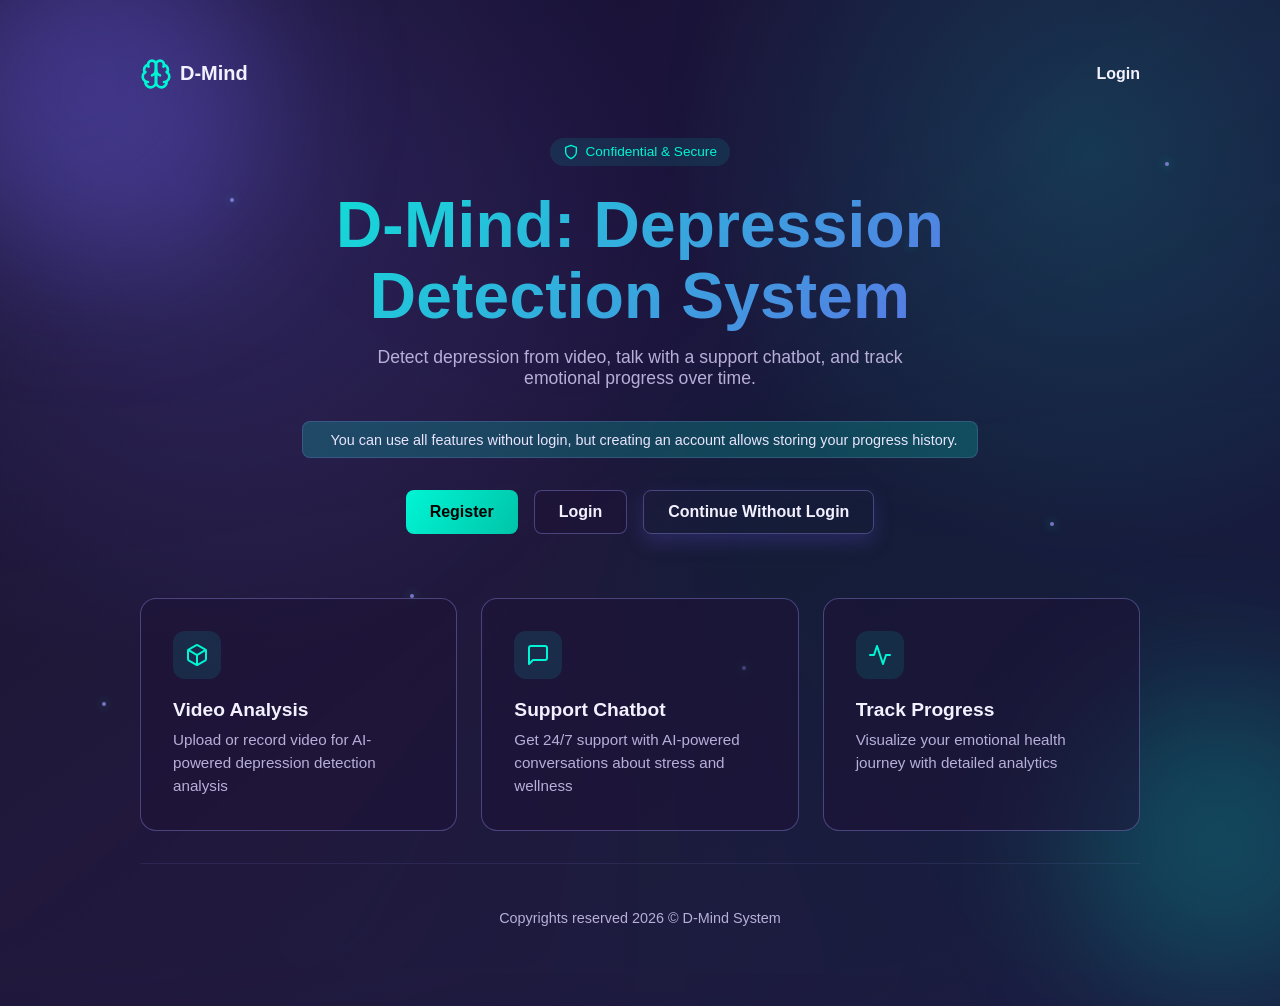
==== frontend/index.html @ 15be2af6 "uploading project" ====
<!doctype html>
<html lang="en">

<head>
  <meta charset="UTF-8" />
  <meta name="viewport" content="width=device-width, initial-scale=1.0" />
  <title>D-Mind | Dashboard</title>
  <link rel="stylesheet" href="css/main.css" />
</head>

<body data-page="landing">
  <div class="gradient-flow" aria-hidden="true"></div>
  <div class="bg-particles" aria-hidden="true">
    <span></span><span></span><span></span><span></span>
    <span></span><span></span><span></span><span></span>
  </div>
  <div class="page-shell landing-shell">
    <header class="landing-header">
      <div class="logo-area">
        <svg width="32" height="32" viewBox="0 0 24 24" fill="none" xmlns="http://www.w3.org/2000/svg"
          stroke="var(--accent)" stroke-width="2" stroke-linecap="round" stroke-linejoin="round">
          <path d="M12 5a3 3 0 1 0-5.997.125 4 4 0 0 0-2.526 5.77 4 4 0 0 0 .556 6.588A4 4 0 1 0 12 18Z" />
          <path d="M12 5a3 3 0 1 1 5.997.125 4 4 0 0 1 2.526 5.77 4 4 0 0 1-.556 6.588A4 4 0 1 1 12 18Z" />
          <path d="M15 13a4.5 4.5 0 0 1-3-4 4.5 4.5 0 0 1-3 4" />
          <path d="M17.599 6.5a3 3 0 0 0 .399-1.375" />
          <path d="M6.003 5.125A3 3 0 0 0 6.401 6.5" />
          <path d="M3.477 10.896a4 4 0 0 1 .585-.396" />
          <path d="M19.938 10.5a4 4 0 0 1 .585.396" />
          <path d="M6 18a4 4 0 0 1-1.967-.516" />
          <path d="M19.967 17.484A4 4 0 0 1 18 18" />
        </svg>
        <span class="logo-text">D-Mind</span>
      </div>
      <div class="header-actions">
        <a href="login.html" class="header-link">Login</a>
      </div>
    </header>

    <main class="landing-main">
      <div class="secure-badge">
        <svg width="16" height="16" viewBox="0 0 24 24" fill="none" stroke="currentColor" stroke-width="2"
          stroke-linecap="round" stroke-linejoin="round">
          <path d="M12 22s8-4 8-10V5l-8-3-8 3v7c0 6 8 10 8 10z"></path>
        </svg>
        Confidential & Secure
      </div>

      <h1 class="landing-title">D-Mind: Depression<br>Detection System</h1>
      <p class="landing-subtitle">Detect depression from video, talk with a support chatbot, and track emotional
        progress over time.</p>

      <div class="info-banner">
        <span class="bulb-icon"></span> You can use all features without login, but creating an account allows storing
        your progress history.
      </div>

      <div class="landing-actions">
        <a href="register.html" class="btn btn-primary">Register</a>
        <a href="login.html" class="btn btn-secondary">Login</a>
        <button id="guest-login-btn" class="btn btn-outline">Continue Without Login</button>
      </div>

      <div class="feature-cards">
        <div class="feature-card">
          <div class="feature-icon">
            <svg width="24" height="24" viewBox="0 0 24 24" fill="none" stroke="currentColor" stroke-width="2"
              stroke-linecap="round" stroke-linejoin="round">
              <path
                d="M21 16V8a2 2 0 0 0-1-1.73l-7-4a2 2 0 0 0-2 0l-7 4A2 2 0 0 0 3 8v8a2 2 0 0 0 1 1.73l7 4a2 2 0 0 0 2 0l7-4A2 2 0 0 0 21 16z">
              </path>
              <polyline points="3.27 6.96 12 12.01 20.73 6.96"></polyline>
              <line x1="12" y1="22.08" x2="12" y2="12"></line>
            </svg>
          </div>
          <h3>Video Analysis</h3>
          <p>Upload or record video for AI-powered depression detection analysis</p>
        </div>
        <div class="feature-card">
          <div class="feature-icon">
            <svg width="24" height="24" viewBox="0 0 24 24" fill="none" stroke="currentColor" stroke-width="2"
              stroke-linecap="round" stroke-linejoin="round">
              <path d="M21 15a2 2 0 0 1-2 2H7l-4 4V5a2 2 0 0 1 2-2h14a2 2 0 0 1 2 2z"></path>
            </svg>
          </div>
          <h3>Support Chatbot</h3>
          <p>Get 24/7 support with AI-powered conversations about stress and wellness</p>
        </div>
        <div class="feature-card">
          <div class="feature-icon">
            <svg width="24" height="24" viewBox="0 0 24 24" fill="none" stroke="currentColor" stroke-width="2"
              stroke-linecap="round" stroke-linejoin="round">
              <polyline points="22 12 18 12 15 21 9 3 6 12 2 12"></polyline>
            </svg>
          </div>
          <h3>Track Progress</h3>
          <p>Visualize your emotional health journey with detailed analytics</p>
        </div>
      </div>
    </main>
    <footer class="app-footer">
      <p>Copyrights reserved 2026 &copy; D-Mind System</p>
    </footer>
  </div>
  <script>
    document.getElementById('guest-login-btn').addEventListener('click', () => {
      localStorage.setItem('guest_mode', 'true');
      window.location.href = 'dashboard.html';
    });
  </script>
</body>

</html>
---- frontend/css/main.css ----
:root {
  --primary: #6c5ce7;
  --secondary: #a29bfe;
  --accent: #00f5d4;
  --bg-start: #07040f;
  --bg-mid: #130a27;
  --bg-end: #1a0c35;
  --text: #f3f1ff;
  --muted: #b8afd9;
  --danger: #ff6b9a;
  --success: #2de2b7;
  --glass: rgba(29, 19, 55, 0.52);
  --glass-strong: rgba(22, 14, 42, 0.72);
  --border: rgba(162, 155, 254, 0.35);
}

* {
  box-sizing: border-box;
}

body {
  margin: 0;
  font-family: "Inter", "Poppins", "Segoe UI", Arial, sans-serif;
  color: var(--text);
  background: radial-gradient(circle at 15% 20%, rgba(108, 92, 231, 0.24), transparent 35%),
    radial-gradient(circle at 85% 15%, rgba(0, 245, 212, 0.15), transparent 30%),
    linear-gradient(145deg, var(--bg-start), var(--bg-mid) 46%, var(--bg-end));
  min-height: 100vh;
  position: relative;
  overflow-x: hidden;
}

body::before,
body::after {
  content: "";
  position: fixed;
  border-radius: 50%;
  filter: blur(70px);
  pointer-events: none;
  z-index: -2;
}

body::before {
  width: 340px;
  height: 340px;
  top: -80px;
  left: -80px;
  background: rgba(108, 92, 231, 0.38);
}

body::after {
  width: 300px;
  height: 300px;
  right: -90px;
  bottom: -90px;
  background: rgba(0, 245, 212, 0.2);
}

.gradient-flow {
  position: fixed;
  inset: -20%;
  z-index: -3;
  pointer-events: none;
  background: conic-gradient(from 0deg,
      rgba(108, 92, 231, 0.14),
      rgba(0, 245, 212, 0.08),
      rgba(162, 155, 254, 0.1),
      rgba(108, 92, 231, 0.14));
  filter: blur(60px);
  animation: rotateGradient 24s linear infinite;
}

.bg-particles {
  position: fixed;
  inset: 0;
  pointer-events: none;
  z-index: -1;
}

.bg-particles span {
  position: absolute;
  width: 4px;
  height: 4px;
  border-radius: 50%;
  background: rgba(162, 155, 254, 0.7);
  box-shadow: 0 0 10px rgba(0, 245, 212, 0.55);
  animation: floatParticle linear infinite;
}

.bg-particles span:nth-child(1) {
  left: 8%;
  top: 78%;
  animation-duration: 13s;
  animation-delay: -2s;
}

.bg-particles span:nth-child(2) {
  left: 18%;
  top: 22%;
  animation-duration: 17s;
  animation-delay: -7s;
}

.bg-particles span:nth-child(3) {
  left: 32%;
  top: 66%;
  animation-duration: 15s;
  animation-delay: -4s;
}

.bg-particles span:nth-child(4) {
  left: 46%;
  top: 34%;
  animation-duration: 20s;
  animation-delay: -8s;
}

.bg-particles span:nth-child(5) {
  left: 58%;
  top: 74%;
  animation-duration: 12s;
  animation-delay: -5s;
}

.bg-particles span:nth-child(6) {
  left: 71%;
  top: 27%;
  animation-duration: 18s;
  animation-delay: -6s;
}

.bg-particles span:nth-child(7) {
  left: 82%;
  top: 58%;
  animation-duration: 16s;
  animation-delay: -9s;
}

.bg-particles span:nth-child(8) {
  left: 91%;
  top: 18%;
  animation-duration: 21s;
  animation-delay: -3s;
}

.page-shell {
  width: min(1100px, 94vw);
  margin: 1.6rem auto 2.1rem;
}

.auth-shell {
  min-height: 92vh;
  display: grid;
  place-items: center;
}

.auth-card,
.panel,
.navbar {
  background: var(--glass);
  border: 1px solid var(--border);
  border-radius: 18px;
  box-shadow: 0 15px 35px rgba(8, 4, 19, 0.5), 0 0 18px rgba(108, 92, 231, 0.25), inset 0 0 0 1px rgba(162, 155, 254, 0.08);
  backdrop-filter: blur(14px);
  -webkit-backdrop-filter: blur(14px);
  transition: border-color 0.25s ease, box-shadow 0.25s ease, transform 0.25s ease;
}

.auth-card:hover,
.panel:hover,
.navbar:hover {
  border-color: rgba(0, 245, 212, 0.45);
  box-shadow: 0 16px 36px rgba(8, 4, 19, 0.55), 0 0 20px rgba(108, 92, 231, 0.34), 0 0 12px rgba(0, 245, 212, 0.2);
}

.auth-card {
  width: min(440px, 100%);
  padding: 1.7rem;
}

h1,
h2 {
  letter-spacing: 0.2px;
}

.subtitle {
  margin-top: 0.35rem;
  color: var(--muted);
}

.form-stack {
  display: grid;
  gap: 0.6rem;
  margin-top: 1rem;
}

label {
  font-size: 0.92rem;
  font-weight: 500;
  color: #ddd6ff;
}

input,
textarea,
button {
  width: 100%;
  border-radius: 12px;
  border: 1px solid rgba(162, 155, 254, 0.42);
  padding: 0.74rem 0.88rem;
  font: inherit;
  color: var(--text);
  transition: transform 0.2s ease, box-shadow 0.25s ease, border-color 0.2s ease, background 0.25s ease, filter 0.2s ease;
}

input,
textarea {
  background: rgba(16, 11, 30, 0.72);
}

input::placeholder,
textarea::placeholder {
  color: #9a90be;
}

input:focus,
textarea:focus {
  outline: none;
  border-color: rgba(0, 245, 212, 0.8);
  transform: translateY(-1px);
  box-shadow: 0 0 0 3px rgba(0, 245, 212, 0.16), 0 0 20px rgba(108, 92, 231, 0.28), 0 0 12px rgba(0, 245, 212, 0.32);
}

button {
  border: 1px solid rgba(162, 155, 254, 0.3);
  background: linear-gradient(120deg, #6c5ce7, #5f72ff 50%, #3c8cff);
  color: #fff;
  font-weight: 600;
  cursor: pointer;
  box-shadow: 0 0 0 rgba(0, 245, 212, 0), 0 8px 18px rgba(76, 64, 166, 0.35);
}

button:hover {
  transform: translateY(-1px) scale(1.01);
  box-shadow: 0 0 18px rgba(108, 92, 231, 0.68), 0 0 12px rgba(0, 245, 212, 0.34), 0 10px 24px rgba(50, 40, 118, 0.45);
  filter: saturate(1.1);
}

button:active {
  transform: scale(0.985);
  box-shadow: 0 0 12px rgba(108, 92, 231, 0.42), 0 0 8px rgba(0, 245, 212, 0.24);
}

button:disabled {
  cursor: not-allowed;
  opacity: 0.65;
  transform: none;
}

.status-row {
  margin-top: 0.85rem;
  color: var(--muted);
}

.status-row a {
  color: #c3beff;
  text-decoration: none;
  font-weight: 600;
}

.status-row a:hover {
  color: #ffffff;
}

.top-header h1 {
  margin: 0;
  font-size: clamp(1.65rem, 2.3vw, 2.2rem);
}

.top-header {
  display: flex;
  align-items: center;
  justify-content: space-between;
  gap: 1rem;
}

.support-copy {
  margin: 0.35rem 0 0;
  color: #d8d2fb;
}

.heartbeat-badge {
  width: 42px;
  height: 42px;
  border-radius: 50%;
  display: grid;
  place-items: center;
  background: rgba(255, 107, 154, 0.18);
  border: 1px solid rgba(255, 107, 154, 0.45);
  box-shadow: 0 0 16px rgba(255, 107, 154, 0.35);
  animation: heartbeat 1.6s ease-in-out infinite;
}

.navbar {
  margin-top: 1rem;
  padding: 0.78rem;
  display: flex;
  gap: 0.65rem;
  align-items: center;
  flex-wrap: wrap;
}

.nav-tab {
  width: auto;
  padding: 0.64rem 1.05rem;
  background: rgba(162, 155, 254, 0.15);
  color: #e8e5ff;
  opacity: 0.68;
  position: relative;
}

.nav-tab.active {
  background: linear-gradient(120deg, #6c5ce7, #806dfa);
  box-shadow: 0 0 14px rgba(108, 92, 231, 0.6);
  opacity: 1;
}

.nav-tab.active::after {
  content: "";
  position: absolute;
  left: 14%;
  right: 14%;
  bottom: 6px;
  height: 2px;
  border-radius: 4px;
  background: var(--accent);
  box-shadow: 0 0 10px rgba(0, 245, 212, 0.75);
}

.nav-logout {
  margin-left: auto;
  width: auto;
  background: linear-gradient(120deg, #bf4d86, #ff6b9a);
}

.content-grid {
  margin-top: 1rem;
}

.panel {
  padding: 1.25rem;
  animation: slideUp 0.25s ease;
}

.panel.tab-enter {
  animation: fadeSection 0.28s ease;
}

.prediction-grid {
  display: grid;
  grid-template-columns: 1.2fr 0.8fr;
  gap: 1rem;
}

video {
  width: 100%;
  border-radius: 14px;
  border: 1px solid rgba(0, 245, 212, 0.35);
  background: rgba(9, 6, 18, 0.75);
  margin-bottom: 0.75rem;
  box-shadow: inset 0 0 0 1px rgba(108, 92, 231, 0.25), 0 0 16px rgba(108, 92, 231, 0.3);
}

.video-stage {
  position: relative;
}

.video-placeholder {
  position: absolute;
  inset: 0;
  display: grid;
  place-items: center;
  font-size: 0.95rem;
  color: #c4bcf0;
  background: rgba(12, 8, 24, 0.45);
  border-radius: 14px;
  border: 1px dashed rgba(162, 155, 254, 0.38);
  animation: gentleFloat 2.8s ease-in-out infinite;
}

.button-row {
  display: grid;
  grid-template-columns: repeat(2, minmax(0, 1fr));
  gap: 0.55rem;
}

.button-row button:not(:disabled),
#upload-btn,
#send-chat-btn {
  opacity: 0.86;
}

.button-row button:hover:not(:disabled),
#upload-btn:hover,
#send-chat-btn:hover {
  opacity: 1;
}

.status-box {
  margin-top: 0.8rem;
  padding: 1rem;
  border-radius: 14px;
  border: 1px solid rgba(0, 245, 212, 0.4);
  background: var(--glass-strong);
  color: #d4d0f8;
  box-shadow: 0 0 14px rgba(0, 245, 212, 0.15), inset 0 0 20px rgba(108, 92, 231, 0.12);
}

.result-title {
  margin: 0 0 0.35rem;
  font-size: 0.82rem;
  text-transform: uppercase;
  letter-spacing: 0.1em;
  color: #bfb6e7;
}

.result-main {
  margin: 0;
  font-size: clamp(1.15rem, 2.4vw, 1.6rem);
  font-weight: 700;
}

.result-sub {
  margin: 0.35rem 0 0;
  color: #bcb5df;
}

.status-normal {
  border-color: rgba(45, 226, 183, 0.55);
  box-shadow: 0 0 20px rgba(45, 226, 183, 0.2);
}

.status-depressed {
  border-color: rgba(255, 107, 154, 0.6);
  box-shadow: 0 0 20px rgba(255, 107, 154, 0.25);
}

.status-error {
  border-color: rgba(255, 107, 154, 0.65);
}

.status-default {
  border-color: rgba(162, 155, 254, 0.45);
}

.chat-window {
  height: 330px;
  overflow-y: auto;
  border: 1px solid rgba(162, 155, 254, 0.35);
  border-radius: 14px;
  padding: 0.8rem;
  background: rgba(13, 9, 24, 0.65);
}

.chat-composer {
  margin-top: 0.75rem;
  display: flex;
  gap: 0.6rem;
}

.chat-composer button {
  width: 120px;
}

.message {
  max-width: 82%;
  padding: 0.62rem 0.72rem 0.45rem;
  border-radius: 14px;
  margin-bottom: 0.55rem;
  border: 1px solid rgba(162, 155, 254, 0.24);
}

.message.user {
  margin-left: auto;
  background: linear-gradient(130deg, rgba(108, 92, 231, 0.82), rgba(162, 155, 254, 0.72));
  box-shadow: 0 0 12px rgba(108, 92, 231, 0.4);
}

.message.bot {
  background: linear-gradient(130deg, rgba(30, 22, 55, 0.88), rgba(45, 32, 80, 0.88));
  box-shadow: 0 0 10px rgba(0, 245, 212, 0.16);
}

.message.typing {
  max-width: 120px;
}

.typing-dots {
  display: inline-flex;
  gap: 4px;
}

.typing-dots span {
  width: 7px;
  height: 7px;
  border-radius: 50%;
  background: #d6d1ff;
  animation: typingPulse 1.1s infinite ease-in-out;
}

.typing-dots span:nth-child(2) {
  animation-delay: 0.2s;
}

.typing-dots span:nth-child(3) {
  animation-delay: 0.4s;
}

.message p {
  margin: 0;
}

.msg-time {
  display: block;
  margin-top: 0.25rem;
  text-align: right;
  font-size: 0.72rem;
  opacity: 0.8;
}

.history-list {
  margin-top: 1rem;
  color: #c6bfee;
  line-height: 1.55;
}

.toast-wrap {
  position: fixed;
  right: 1rem;
  top: 1rem;
  z-index: 999;
  display: grid;
  gap: 0.5rem;
}

.toast {
  min-width: 230px;
  padding: 0.72rem 0.82rem;
  border-radius: 12px;
  background: rgba(21, 14, 38, 0.86);
  border: 1px solid rgba(162, 155, 254, 0.35);
  box-shadow: 0 10px 20px rgba(10, 7, 21, 0.45);
}

.toast.error {
  border-left: 4px solid var(--danger);
}

.toast.success {
  border-left: 4px solid var(--success);
}

.hidden {
  display: none !important;
}

@keyframes slideUp {
  from {
    opacity: 0;
    transform: translateY(6px);
  }

  to {
    opacity: 1;
    transform: translateY(0);
  }
}

@keyframes typingPulse {

  0%,
  80%,
  100% {
    transform: translateY(0);
    opacity: 0.55;
  }

  40% {
    transform: translateY(-3px);
    opacity: 1;
  }
}

@keyframes floatParticle {
  0% {
    transform: translateY(0) translateX(0);
    opacity: 0.25;
  }

  50% {
    transform: translateY(-12px) translateX(4px);
    opacity: 0.9;
  }

  100% {
    transform: translateY(0) translateX(0);
    opacity: 0.25;
  }
}

@keyframes rotateGradient {
  from {
    transform: rotate(0deg) scale(1);
  }

  50% {
    transform: rotate(180deg) scale(1.05);
  }

  to {
    transform: rotate(360deg) scale(1);
  }
}

@keyframes gentleFloat {

  0%,
  100% {
    transform: translateY(0);
    opacity: 0.92;
  }

  50% {
    transform: translateY(-3px);
    opacity: 1;
  }
}

@keyframes fadeSection {
  from {
    opacity: 0;
    transform: translateY(8px);
  }

  to {
    opacity: 1;
    transform: translateY(0);
  }
}

@keyframes heartbeat {

  0%,
  100% {
    transform: scale(1);
  }

  25% {
    transform: scale(1.08);
  }

  40% {
    transform: scale(0.98);
  }

  60% {
    transform: scale(1.12);
  }
}

/* --- Landing Page Dashboard --- */
.landing-shell {
  max-width: 1000px;
  text-align: center;
  padding-top: 2rem;
}

.landing-header {
  display: flex;
  justify-content: space-between;
  align-items: center;
  margin-bottom: 3rem;
}

.logo-area {
  display: flex;
  align-items: center;
  gap: 0.5rem;
}

.logo-text {
  font-size: 1.25rem;
  font-weight: 700;
  color: var(--text);
}

.header-link {
  color: var(--text);
  text-decoration: none;
  font-weight: 600;
}

.header-link:hover {
  color: var(--accent);
}

.secure-badge {
  display: inline-flex;
  align-items: center;
  gap: 0.4rem;
  background: rgba(0, 245, 212, 0.1);
  color: var(--accent);
  padding: 0.4rem 0.8rem;
  border-radius: 20px;
  font-size: 0.85rem;
  font-weight: 500;
  margin-bottom: 1.5rem;
}

.landing-title {
  font-size: clamp(2.5rem, 5vw, 4rem);
  line-height: 1.1;
  margin: 0 0 1rem;
  background: linear-gradient(135deg, var(--accent), var(--primary));
  -webkit-background-clip: text;
  background-clip: text;
  -webkit-text-fill-color: transparent;
}

.landing-subtitle {
  font-size: 1.1rem;
  color: var(--muted);
  max-width: 600px;
  margin: 0 auto 2rem;
}

.info-banner {
  display: inline-flex;
  align-items: center;
  gap: 0.5rem;
  background: rgba(0, 245, 212, 0.2);
  border: 1px solid rgba(162, 155, 254, 0.2);
  padding: 0.6rem 1.2rem;
  border-radius: 8px;
  color: #e8e5ff;
  font-size: 0.9rem;
  margin-bottom: 2rem;
}

.landing-actions {
  display: flex;
  justify-content: center;
  gap: 1rem;
  margin-bottom: 4rem;
  flex-wrap: wrap;
}

.btn {
  display: inline-flex;
  align-items: center;
  justify-content: center;
  padding: 0.75rem 1.5rem;
  border-radius: 8px;
  font-weight: 600;
  text-decoration: none;
  cursor: pointer;
  transition: all 0.2s ease;
  border: none;
  font-size: 1rem;
  width: auto;
}

.btn-primary {
  background: linear-gradient(120deg, var(--accent), #00c4a9);
  color: #000;
}

.btn-primary:hover {
  box-shadow: 0 0 15px rgba(0, 245, 212, 0.4);
  transform: translateY(-2px);
  color: #000;
}

.btn-secondary {
  background: var(--glass);
  border: 1px solid var(--border);
  color: var(--text);
}

.btn-secondary:hover {
  background: rgba(162, 155, 254, 0.2);
  transform: translateY(-2px);
}

.btn-outline {
  background: transparent;
  border: 1px solid var(--border);
  color: var(--text);
}

.btn-outline:hover {
  background: rgba(0, 245, 212, 0.2);
  border-color: var(--primary);
}

.feature-cards {
  display: grid;
  grid-template-columns: repeat(auto-fit, minmax(250px, 1fr));
  gap: 1.5rem;
  text-align: left;
}

.feature-card {
  background: var(--glass);
  border: 1px solid var(--border);
  padding: 2rem;
  border-radius: 16px;
  transition: transform 0.3s ease, box-shadow 0.3s ease;
}

.feature-card:hover {
  transform: translateY(-5px);
  box-shadow: 0 10px 30px rgba(108, 92, 231, 0.2);
  border-color: rgba(0, 245, 212, 0.4);
}

.feature-icon {
  width: 48px;
  height: 48px;
  border-radius: 12px;
  background: rgba(0, 245, 212, 0.1);
  color: var(--accent);
  display: flex;
  align-items: center;
  justify-content: center;
  margin-bottom: 1.25rem;
}

.feature-card h3 {
  margin: 0 0 0.5rem;
  font-size: 1.2rem;
}

.feature-card p {
  margin: 0;
  color: var(--muted);
  font-size: 0.95rem;
  line-height: 1.5;
}

/* --- Top Navbar --- */
.top-navbar-container {
  display: flex;
  justify-content: space-between;
  align-items: center;
  padding: 0.8rem 1.5rem;
  margin-bottom: 2rem;
  background: rgba(16, 11, 30, 0.75);
  border: 1px solid var(--border);
  border-radius: 16px;
  backdrop-filter: blur(12px);
  -webkit-backdrop-filter: blur(12px);
  box-shadow: 0 4px 20px rgba(8, 4, 19, 0.4), inset 0 0 0 1px rgba(162, 155, 254, 0.05);
}

.navbar-brand {
  display: flex;
  align-items: center;
  gap: 0.6rem;
  font-weight: 700;
  font-size: 1.1rem;
  color: var(--text);
  cursor: pointer;
}

.nav-links {
  display: flex;
  gap: 1.5rem;
  align-items: center;
}

.nav-link-btn {
  background: transparent;
  border: none;
  box-shadow: none;
  padding: 0.5rem 0.2rem;
  color: var(--muted);
  font-weight: 500;
  font-size: 0.95rem;
  position: relative;
  transition: color 0.2s ease;
  width: auto;
}

.nav-link-btn:hover {
  background: transparent;
  color: var(--text);
  box-shadow: none;
  transform: none;
  filter: none;
}

.nav-link-btn.active {
  background: transparent;
  color: var(--accent);
  box-shadow: none;
}

.nav-link-btn.active::after {
  content: '';
  position: absolute;
  bottom: 0;
  left: 0;
  width: 100%;
  height: 2px;
  background: var(--accent);
  border-radius: 2px;
  box-shadow: 0 0 8px rgba(0, 245, 212, 0.6);
}

.profile-dropdown {
  position: relative;
}

.profile-icon-btn {
  background: rgba(0, 245, 212, 0.2);
  border: 1px solid rgba(162, 155, 254, 0.3);
  width: 40px;
  height: 40px;
  border-radius: 50%;
  display: flex;
  align-items: center;
  justify-content: center;
  cursor: pointer;
  padding: 0;
  box-shadow: none;
  transition: all 0.2s ease;
}

.profile-icon-btn svg {
  color: var(--text);
}

.profile-icon-btn:hover {
  background: rgba(162, 155, 254, 0.25);
  border-color: rgba(162, 155, 254, 0.5);
  box-shadow: 0 0 10px rgba(162, 155, 254, 0.2);
  transform: translateY(-1px);
}

.dropdown-menu {
  position: absolute;
  top: 100%;
  right: 0;
  margin-top: 0.5rem;
  background: var(--bg-mid);
  border: 1px solid var(--border);
  border-radius: 8px;
  padding: 0.5rem;
  min-width: 150px;
  z-index: 100;
  box-shadow: 0 10px 25px rgba(0, 0, 0, 0.5);
}

.dropdown-menu button {
  width: 100%;
}

.nav-logout {
  display: flex;
  align-items: center;
  justify-content: flex-start;
  background: transparent;
  color: #ff6b9a;
  border: none;
  box-shadow: none;
  padding: 0.6rem 1rem;
  font-weight: 500;
  transition: background 0.2s;
  width: 100%;
}

.nav-logout:hover {
  background: rgba(255, 107, 154, 0.1);
  box-shadow: none;
  transform: none;
  color: #ff6b9a;
}

/* --- App Footer --- */
.app-footer {
  text-align: center;
  padding: 2rem 0;
  margin-top: 2rem;
  border-top: 1px solid rgba(162, 155, 254, 0.1);
  color: var(--muted);
  font-size: 0.9rem;
}

@media (max-width: 900px) {
  .prediction-grid {
    grid-template-columns: 1fr;
  }
}

@media (max-width: 700px) {
  .page-shell {
    width: 95vw;
    margin-top: 1rem;
  }

  .navbar {
    gap: 0.45rem;
  }

  .top-header {
    flex-direction: column;
    align-items: flex-start;
  }

  .nav-tab,
  .nav-logout {
    width: 100%;
    margin-left: 0;
  }

  .button-row {
    grid-template-columns: 1fr;
  }

  .chat-composer {
    flex-direction: column;
  }

  .chat-composer button {
    width: 100%;
  }
}
/* --- Markdown Chat Styles --- */
.msg-content {
  line-height: 1.5;
}
.msg-content p {
  margin: 0 0 0.5rem 0;
}
.msg-content p:last-child {
  margin: 0;
}
.msg-content ul, .msg-content ol {
  margin: 0.5rem 0;
  padding-left: 1.5rem;
}
.msg-content li {
  margin-bottom: 0.25rem;
}
.msg-content strong {
  color: var(--accent);
}


/* --- New Prediction UI --- */
.prediction-cards-container {
  display: grid;
  grid-template-columns: 1fr 1fr;
  gap: 2rem;
  margin-top: 1.5rem;
}
.pred-card {
  background: var(--glass);
  border: 1px solid var(--border);
  border-radius: 12px;
  padding: 2.5rem 2rem;
  display: flex;
  flex-direction: column;
  align-items: center;
  justify-content: center;
  text-align: center;
  transition: transform 0.3s ease, box-shadow 0.3s ease;
}
.pred-card:hover {
  transform: translateY(-4px);
  box-shadow: 0 8px 24px rgba(0, 0, 0, 0.2);
}
.pred-card h3 {
  margin: 1rem 0 1.5rem;
  font-size: 1.25rem;
  color: var(--text);
}
.pred-icon-circle {
  width: 64px;
  height: 64px;
  border-radius: 50%;
  background: rgba(0, 245, 212, 0.15);
  display: flex;
  align-items: center;
  justify-content: center;
  margin-bottom: 0.5rem;
}
.file-status-bar {
  margin-top: 2rem;
  background: var(--glass);
  border: 1px solid var(--border);
  border-radius: 8px;
  padding: 1.25rem 1.5rem;
  display: flex;
  align-items: center;
  justify-content: space-between;
}
.file-info .file-name {
  margin: 0 0 0.25rem;
  font-weight: 500;
  color: var(--text);
}
.file-info .file-size {
  margin: 0;
  font-size: 0.85rem;
  color: var(--muted);
}
.webcam-container {
  margin-top: 2rem;
  border-radius: 12px;
  overflow: hidden;
  background: #000;
  border: 1px solid var(--border);
}
.webcam-container video {
  width: 100%;
  height: auto;
  display: block;
}
@media (max-width: 768px) {
  .prediction-cards-container {
    grid-template-columns: 1fr;
  }
  .file-status-bar {
    flex-direction: column;
    align-items: flex-start;
    gap: 1rem;
  }
}

.webcam-container video {
  width: 100%;
  max-height: 400px;
  object-fit: cover;
  display: block;
}
.webcam-controls {
  display: flex;
  justify-content: center;
  padding: 1rem;
  background: rgba(29, 19, 55, 0.8);
  border-top: 1px solid var(--border);
}
.webcam-controls button {
  margin: 0 0.5rem;
}
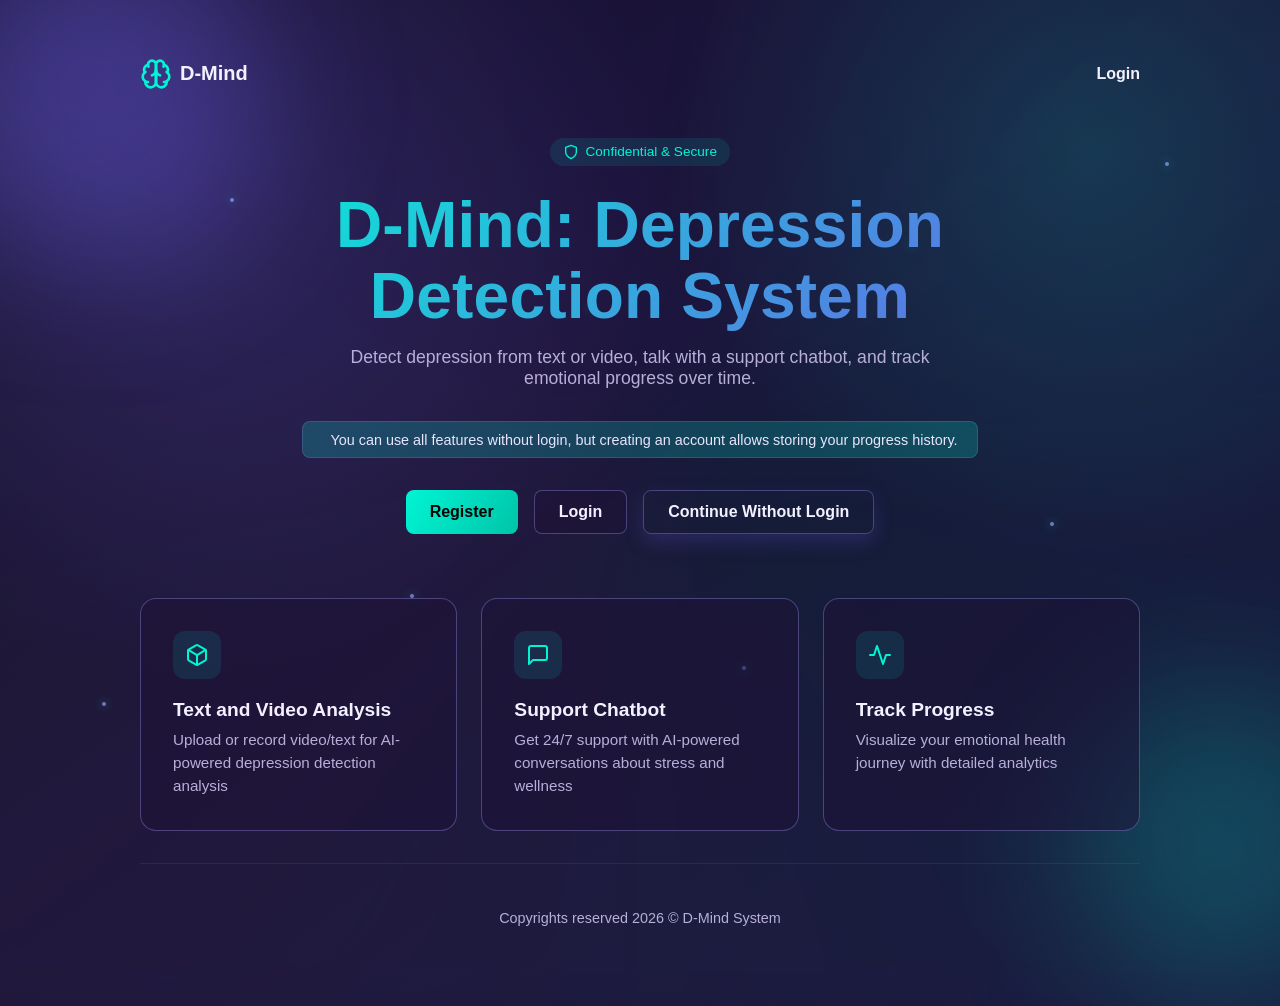
==== commit 1421763f: "Fix video prediction saturation, update Dockerfile and .gitignore for Hugging Face Spaces" ====
--- a/frontend/index.html
+++ b/frontend/index.html
@@ -46,7 +46,7 @@
       </div>
 
       <h1 class="landing-title">D-Mind: Depression<br>Detection System</h1>
-      <p class="landing-subtitle">Detect depression from video, talk with a support chatbot, and track emotional
+      <p class="landing-subtitle">Detect depression from text or video, talk with a support chatbot, and track emotional
         progress over time.</p>
 
       <div class="info-banner">
@@ -72,8 +72,8 @@
               <line x1="12" y1="22.08" x2="12" y2="12"></line>
             </svg>
           </div>
-          <h3>Video Analysis</h3>
-          <p>Upload or record video for AI-powered depression detection analysis</p>
+          <h3>Text and Video Analysis</h3>
+          <p>Upload or record video/text for AI-powered depression detection analysis</p>
         </div>
         <div class="feature-card">
           <div class="feature-icon">
--- a/frontend/css/main.css
+++ b/frontend/css/main.css
@@ -444,6 +444,17 @@
   box-shadow: 0 0 20px rgba(255, 107, 154, 0.25);
 }
 
+.status-anxiety {
+  border-color: rgba(255, 180, 50, 0.65);
+  box-shadow: 0 0 20px rgba(255, 180, 50, 0.25);
+}
+
+.status-suicidal {
+  border-color: rgba(255, 30, 80, 0.85);
+  box-shadow: 0 0 25px rgba(255, 30, 80, 0.45);
+  animation: pulseSuicidal 2s infinite ease-in-out;
+}
+
 .status-error {
   border-color: rgba(255, 107, 154, 0.65);
 }
@@ -451,6 +462,18 @@
 .status-default {
   border-color: rgba(162, 155, 254, 0.45);
 }
+
+@keyframes pulseSuicidal {
+  0%, 100% {
+    box-shadow: 0 0 20px rgba(255, 30, 80, 0.45);
+    border-color: rgba(255, 30, 80, 0.7);
+  }
+  50% {
+    box-shadow: 0 0 35px rgba(255, 30, 80, 0.75);
+    border-color: rgba(255, 30, 80, 1);
+  }
+}
+
 
 .chat-window {
   height: 330px;
@@ -1154,3 +1177,63 @@
 .webcam-controls button {
   margin: 0 0.5rem;
 }
+
+/* ── Prediction Sub-tabs ─────────────────────────────────── */
+.pred-subtab-bar {
+  display: flex;
+  gap: 0.5rem;
+  margin-top: 1.2rem;
+  margin-bottom: 0.25rem;
+  border-bottom: 1px solid rgba(162, 155, 254, 0.2);
+  padding-bottom: 0;
+}
+
+.pred-subtab {
+  width: auto;
+  display: inline-flex;
+  align-items: center;
+  padding: 0.55rem 1.1rem;
+  border-radius: 10px 10px 0 0;
+  border: 1px solid transparent;
+  border-bottom: none;
+  background: transparent;
+  color: var(--muted);
+  font-weight: 500;
+  font-size: 0.9rem;
+  cursor: pointer;
+  transition: all 0.2s ease;
+  box-shadow: none;
+  position: relative;
+  bottom: -1px;
+}
+
+.pred-subtab:hover {
+  background: rgba(162, 155, 254, 0.1);
+  color: var(--text);
+  transform: none;
+  box-shadow: none;
+}
+
+.pred-subtab.active {
+  background: var(--glass);
+  color: var(--accent);
+  border-color: rgba(162, 155, 254, 0.3);
+  border-bottom: 1px solid var(--glass);
+  box-shadow: 0 -2px 12px rgba(108, 92, 231, 0.2);
+}
+
+.pred-subtab-content {
+  padding-top: 0.5rem;
+}
+
+/* btn-danger for stop recording */
+.btn-danger {
+  background: linear-gradient(120deg, #bf1d45, #ff6b9a);
+  color: #fff;
+  border: none;
+  width: auto;
+  padding: 0.65rem 1.4rem;
+}
+.btn-danger:hover {
+  box-shadow: 0 0 18px rgba(255, 107, 154, 0.55);
+}
